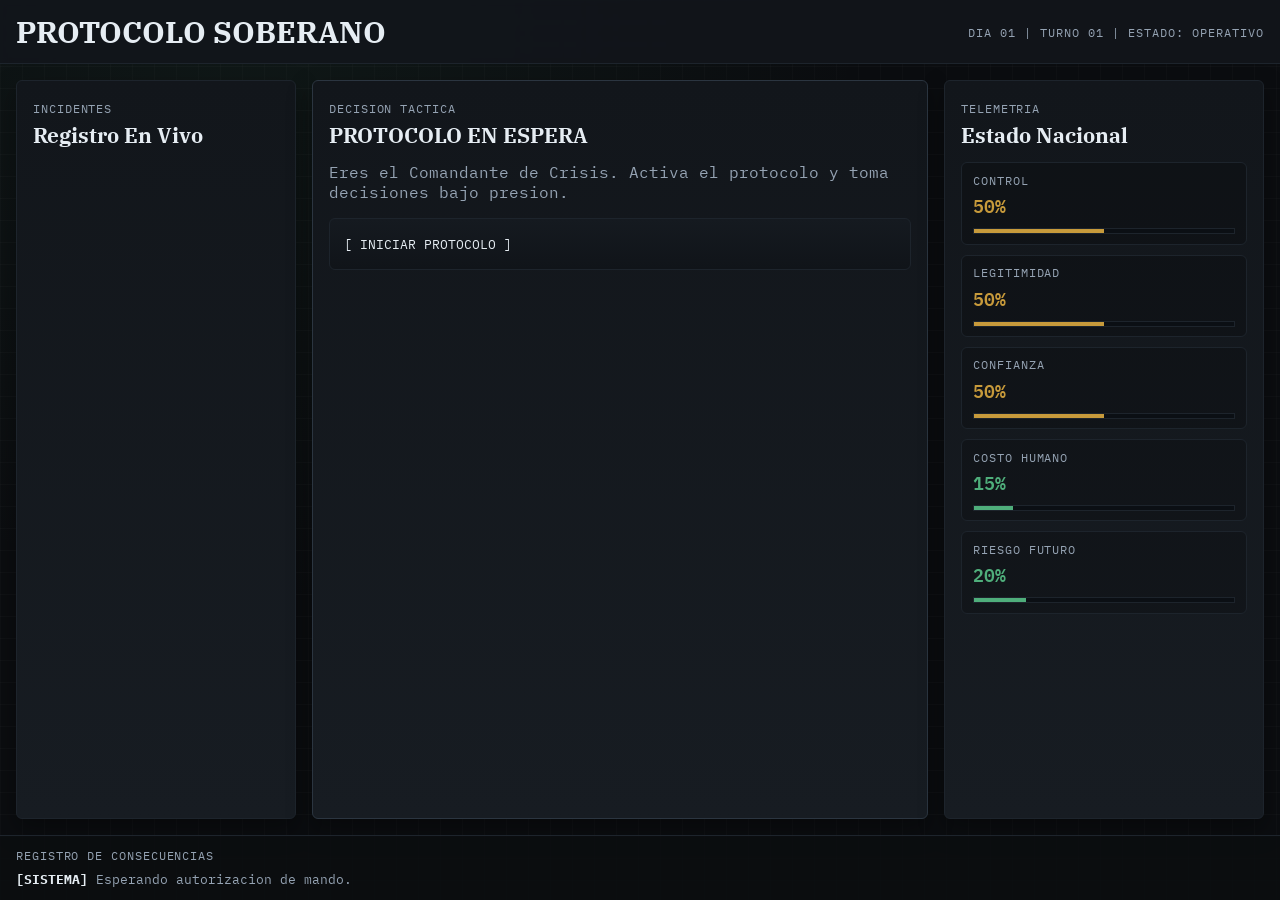
==== protocolo_soberano_mvp/index.html @ c8b09625 "feat: Add initial game structure with scenarios, metrics, and styles for PROTOCOLO SOBERANO" ====
<!DOCTYPE html>
<html lang="es">
<head>
  <meta charset="UTF-8">
  <meta name="viewport" content="width=device-width, initial-scale=1.0">
  <title>PROTOCOLO SOBERANO - MVP</title>
  <link rel="preconnect" href="https://fonts.googleapis.com">
  <link rel="preconnect" href="https://fonts.gstatic.com" crossorigin>
  <link href="https://fonts.googleapis.com/css2?family=IBM+Plex+Mono:wght@400;500;600&family=IBM+Plex+Serif:wght@600;700&display=swap" rel="stylesheet">
  <link rel="stylesheet" href="style.css">
</head>
<body>
  <div class="ps-app">
    <header class="ps-header">
      <div class="ps-header__row">
        <h1 class="ps-brand">PROTOCOLO SOBERANO</h1>
        <div class="ps-meta" id="status-meta">DIA 01 | TURNO 01 | ESTADO: OPERATIVO</div>
      </div>
    </header>

    <main class="ps-main" id="app-main">
      <aside class="ps-panel">
        <span class="ps-kicker">Incidentes</span>
        <h2 class="ps-title">Registro En Vivo</h2>
        <div id="incident-feed" class="feed-list"></div>
      </aside>

      <section class="ps-panel ps-panel--strong">
        <span class="ps-kicker">Decision Tactica</span>
        <h2 class="ps-title" id="event-title">PROTOCOLO EN ESPERA</h2>
        <p id="event-description" class="event-description">
          Eres el Comandante de Crisis. Activa el protocolo y toma decisiones bajo presion.
        </p>
        <div class="decision-list" id="decision-list"></div>
        <button id="start-btn" class="decision-btn decision-btn--pragmatic">[ INICIAR PROTOCOLO ]</button>
      </section>

      <aside class="ps-panel">
        <span class="ps-kicker">Telemetria</span>
        <h2 class="ps-title">Estado Nacional</h2>
        <div class="metric-grid" id="metric-grid"></div>
      </aside>
    </main>

    <footer class="ps-log" id="log-container">
      <div class="log-title">Registro de Consecuencias</div>
      <div id="run-log" class="log-list"></div>
    </footer>
  </div>

  <script src="script.js"></script>
</body>
</html>
---- protocolo_soberano_mvp/style.css ----
:root {
  --bg-0: #0b0d10;
  --bg-1: #12161b;
  --bg-2: #171c22;
  --grid: #1d242c;
  --line-strong: #2b3540;
  --text-0: #e6edf3;
  --text-1: #95a3b3;
  --ok: #4fae7b;
  --warn: #c79a3b;
  --danger: #b34a4a;
  --intel: #4b8bbe;
  --accent: #8faf6b;
  --font-serif: "IBM Plex Serif", Georgia, "Times New Roman", serif;
  --font-mono: "IBM Plex Mono", Consolas, "Courier New", monospace;
  --t-fast: 140ms;
  --t-mid: 220ms;
  --ease-main: cubic-bezier(0.2, 0.8, 0.2, 1);
}

* { box-sizing: border-box; }

body {
  margin: 0;
  min-height: 100vh;
  font-family: var(--font-mono);
  color: var(--text-0);
  background:
    linear-gradient(rgba(255, 255, 255, 0.02) 1px, transparent 1px),
    linear-gradient(90deg, rgba(255, 255, 255, 0.015) 1px, transparent 1px),
    radial-gradient(circle at 20% 0%, rgba(79, 174, 123, 0.07) 0%, transparent 45%),
    var(--bg-0);
  background-size: 22px 22px, 22px 22px, auto, auto;
}

.ps-app {
  display: grid;
  grid-template-rows: auto 1fr auto;
  min-height: 100vh;
}

.ps-header {
  border-bottom: 1px solid var(--grid);
  background: rgba(18, 22, 27, 0.9);
  -webkit-backdrop-filter: blur(3px);
  backdrop-filter: blur(3px);
  padding: 0.75rem 1rem;
}

.ps-header__row {
  display: flex;
  justify-content: space-between;
  gap: 1rem;
  align-items: center;
  flex-wrap: wrap;
}

.ps-brand {
  margin: 0;
  font-family: var(--font-serif);
  font-size: clamp(1.35rem, 2.4vw, 1.9rem);
}

.ps-meta {
  color: var(--text-1);
  font-size: 0.78rem;
  text-transform: uppercase;
  letter-spacing: 0.08em;
}

.ps-main {
  display: grid;
  grid-template-columns: 280px 1fr 320px;
  gap: 1rem;
  padding: 1rem;
}

.ps-panel {
  background: linear-gradient(180deg, var(--bg-1), var(--bg-2));
  border: 1px solid var(--grid);
  border-radius: 6px;
  box-shadow: 0 10px 24px rgba(0, 0, 0, 0.35);
  padding: 1rem;
}

.ps-panel--strong {
  border-color: var(--line-strong);
}

.ps-kicker {
  color: var(--text-1);
  font-size: 0.72rem;
  text-transform: uppercase;
  letter-spacing: 0.08em;
}

.ps-title {
  margin: 0.3rem 0 0.85rem;
  font-family: var(--font-serif);
  font-size: clamp(1.05rem, 1.8vw, 1.3rem);
}

.feed-list {
  display: grid;
  gap: 0.6rem;
}

.feed-item {
  border-left: 3px solid var(--intel);
  padding: 0.5rem 0.6rem;
  background: rgba(0, 0, 0, 0.2);
  color: var(--text-1);
  font-size: 0.85rem;
}

.event-description {
  color: var(--text-1);
  margin-top: 0;
}

.decision-list {
  display: grid;
  gap: 0.75rem;
  margin-top: 1rem;
}

.decision-btn {
  width: 100%;
  min-height: 52px;
  border: 1px solid var(--grid);
  border-radius: 6px;
  background: linear-gradient(180deg, #151a20, #101419);
  color: var(--text-0);
  text-align: left;
  padding: 0.75rem 0.9rem;
  font-family: var(--font-mono);
  cursor: pointer;
  transition: transform var(--t-fast) var(--ease-main), border-color var(--t-fast) var(--ease-main);
}

.decision-btn:hover,
.decision-btn:focus-visible {
  transform: translateY(-1px);
  border-color: var(--intel);
  outline: none;
}

.decision-btn--hard:hover { border-color: var(--danger); }
.decision-btn--pragmatic:hover { border-color: var(--warn); }
.decision-btn--conciliatory:hover { border-color: var(--ok); }

.metric-grid {
  display: grid;
  gap: 0.6rem;
}

.metric-card {
  border: 1px solid var(--grid);
  border-radius: 6px;
  background: rgba(0, 0, 0, 0.2);
  padding: 0.6rem 0.7rem;
}

.metric-label {
  color: var(--text-1);
  font-size: 0.72rem;
  text-transform: uppercase;
  letter-spacing: 0.08em;
}

.metric-value {
  margin-top: 0.15rem;
  font-size: 1.1rem;
  font-weight: 600;
}

.metric-bar {
  margin-top: 0.5rem;
  height: 6px;
  background: #0b0f14;
  border: 1px solid var(--grid);
}

.metric-bar > span {
  display: block;
  height: 100%;
  width: 50%;
  background: var(--intel);
  transition: width var(--t-mid) var(--ease-main), background-color var(--t-mid) var(--ease-main);
}

.ps-log {
  border-top: 1px solid var(--grid);
  background: rgba(11, 13, 16, 0.85);
  padding: 0.75rem 1rem;
}

.log-title {
  text-transform: uppercase;
  color: var(--text-1);
  font-size: 0.72rem;
  letter-spacing: 0.08em;
  margin-bottom: 0.45rem;
}

.log-list {
  display: grid;
  gap: 0.35rem;
  max-height: 130px;
  overflow: auto;
}

.log-item {
  color: var(--text-1);
  font-size: 0.84rem;
}

.log-item strong { color: var(--text-0); }

.profile-box {
  margin-top: 1rem;
  border: 1px solid var(--line-strong);
  border-radius: 6px;
  padding: 0.8rem;
  background: rgba(0, 0, 0, 0.25);
}

.profile-box h3 {
  margin: 0 0 0.5rem;
  font-family: var(--font-serif);
}

@media (max-width: 1024px) {
  .ps-main {
    grid-template-columns: 1fr;
  }

  .ps-log {
    position: static;
  }
}

@media (prefers-reduced-motion: reduce) {
  *, *::before, *::after {
    animation: none !important;
    transition: none !important;
  }
}
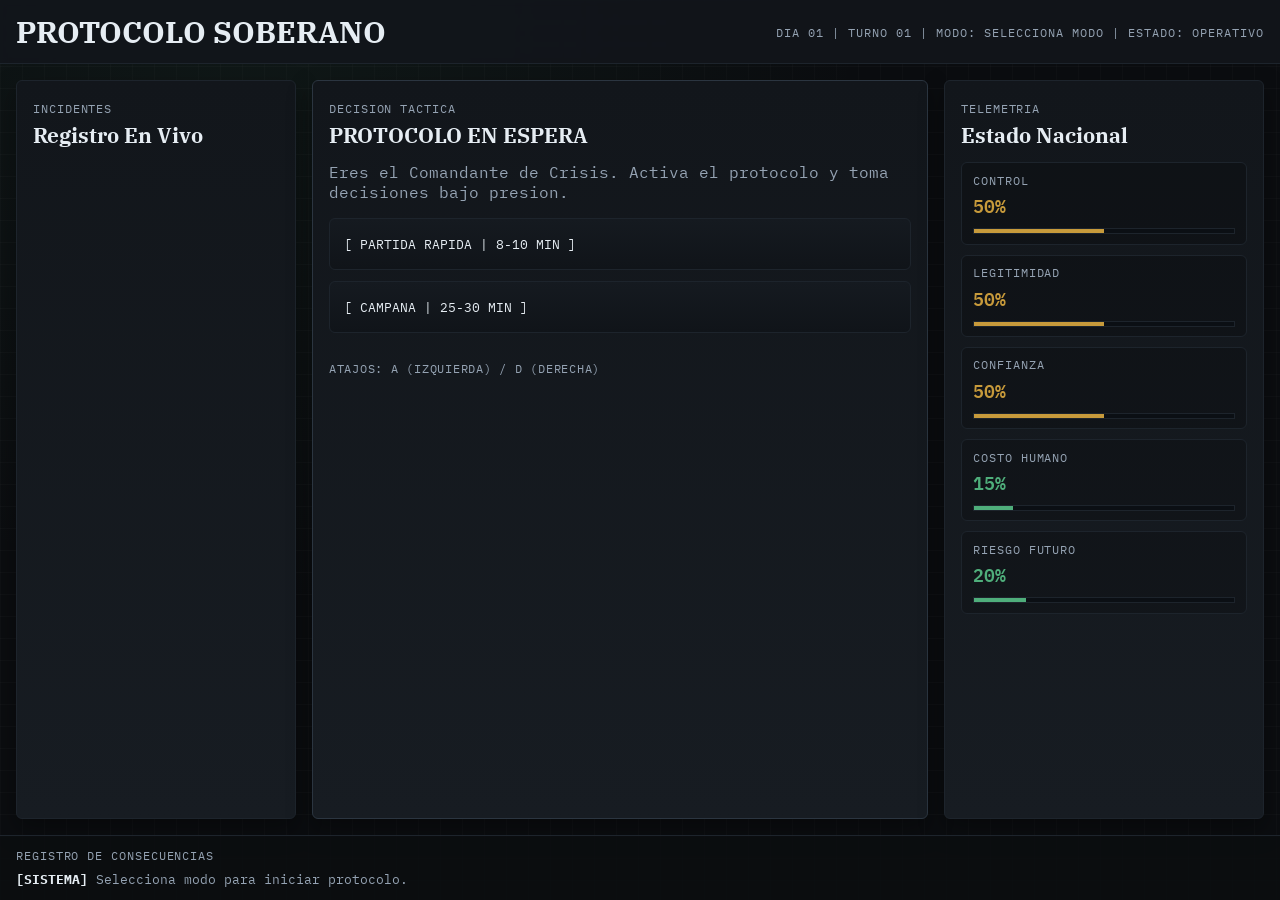
==== commit f9b9207d: "feat: Enhance game interaction with mode selection and improved scenario options" ====
--- a/protocolo_soberano_mvp/index.html
+++ b/protocolo_soberano_mvp/index.html
@@ -31,8 +31,12 @@
         <p id="event-description" class="event-description">
           Eres el Comandante de Crisis. Activa el protocolo y toma decisiones bajo presion.
         </p>
+        <div id="mode-select" class="mode-select">
+          <button class="decision-btn decision-btn--pragmatic" data-mode="quick">[ PARTIDA RAPIDA | 8-10 MIN ]</button>
+          <button class="decision-btn decision-btn--conciliatory" data-mode="campaign">[ CAMPANA | 25-30 MIN ]</button>
+        </div>
         <div class="decision-list" id="decision-list"></div>
-        <button id="start-btn" class="decision-btn decision-btn--pragmatic">[ INICIAR PROTOCOLO ]</button>
+        <p class="decision-hint" id="decision-hint">Atajos: A (izquierda) / D (derecha)</p>
       </section>
 
       <aside class="ps-panel">
--- a/protocolo_soberano_mvp/style.css
+++ b/protocolo_soberano_mvp/style.css
@@ -118,8 +118,15 @@
   margin-top: 0;
 }
 
+.mode-select {
+  display: grid;
+  gap: 0.65rem;
+  margin-top: 1rem;
+}
+
 .decision-list {
   display: grid;
+  grid-template-columns: 1fr 1fr;
   gap: 0.75rem;
   margin-top: 1rem;
 }
@@ -149,6 +156,22 @@
 .decision-btn--pragmatic:hover { border-color: var(--warn); }
 .decision-btn--conciliatory:hover { border-color: var(--ok); }
 
+.decision-btn--left {
+  border-left: 3px solid var(--danger);
+}
+
+.decision-btn--right {
+  border-right: 3px solid var(--ok);
+}
+
+.decision-hint {
+  margin: 0.7rem 0 0;
+  color: var(--text-1);
+  font-size: 0.78rem;
+  text-transform: uppercase;
+  letter-spacing: 0.06em;
+}
+
 .metric-grid {
   display: grid;
   gap: 0.6rem;
@@ -235,6 +258,10 @@
     grid-template-columns: 1fr;
   }
 
+  .decision-list {
+    grid-template-columns: 1fr;
+  }
+
   .ps-log {
     position: static;
   }
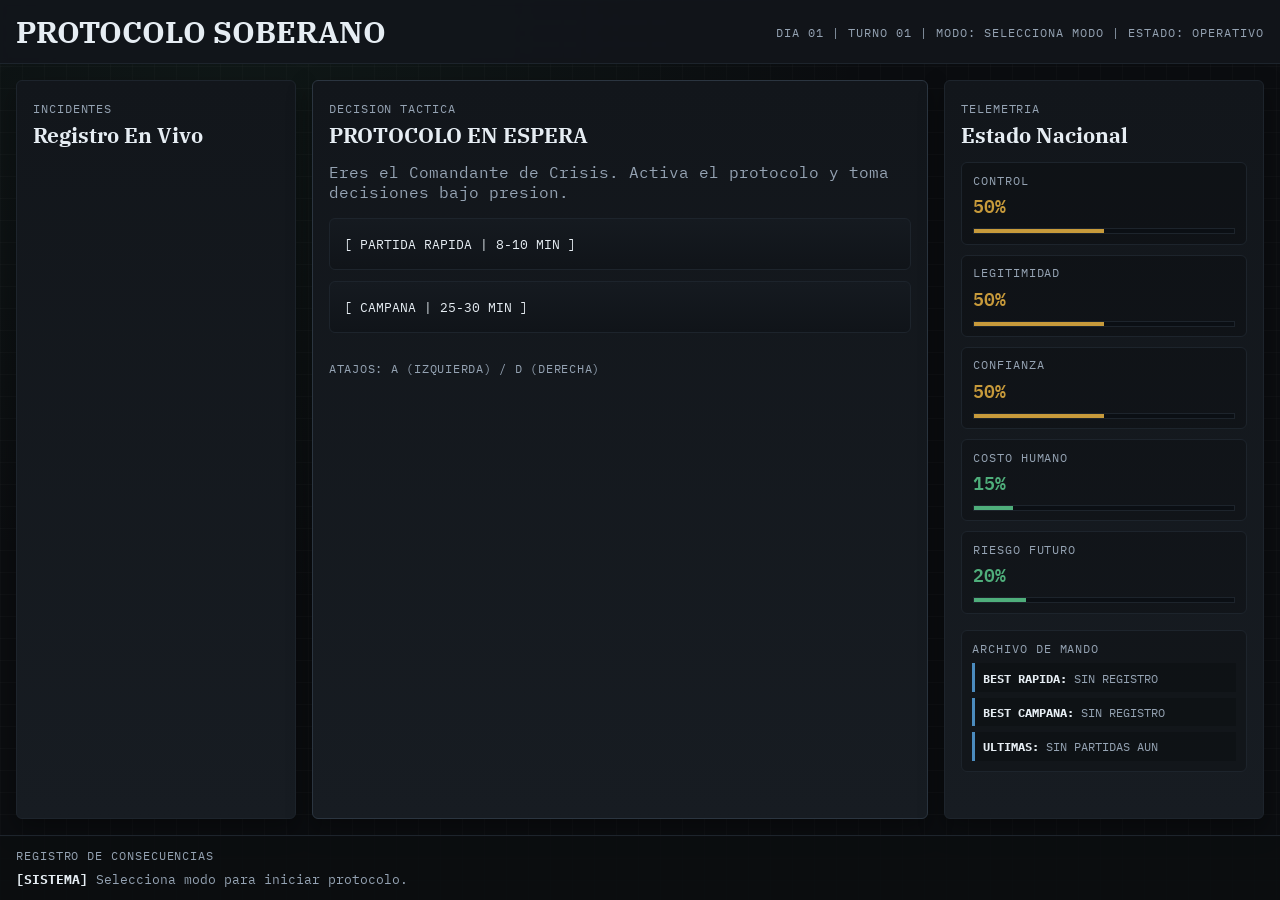
==== commit 0c411726: "feat: Add history box for displaying game run archives and implement local storage functionality" ====
--- a/protocolo_soberano_mvp/index.html
+++ b/protocolo_soberano_mvp/index.html
@@ -43,6 +43,10 @@
         <span class="ps-kicker">Telemetria</span>
         <h2 class="ps-title">Estado Nacional</h2>
         <div class="metric-grid" id="metric-grid"></div>
+        <div class="history-box" id="history-box">
+          <div class="history-title">Archivo De Mando</div>
+          <div id="history-content" class="history-content"></div>
+        </div>
       </aside>
     </main>
 
--- a/protocolo_soberano_mvp/style.css
+++ b/protocolo_soberano_mvp/style.css
@@ -177,6 +177,39 @@
   gap: 0.6rem;
 }
 
+.history-box {
+  margin-top: 1rem;
+  border: 1px solid var(--grid);
+  border-radius: 6px;
+  background: rgba(0, 0, 0, 0.2);
+  padding: 0.65rem;
+}
+
+.history-title {
+  color: var(--text-1);
+  font-size: 0.72rem;
+  text-transform: uppercase;
+  letter-spacing: 0.08em;
+  margin-bottom: 0.45rem;
+}
+
+.history-content {
+  display: grid;
+  gap: 0.35rem;
+}
+
+.history-item {
+  padding: 0.4rem 0.45rem;
+  border-left: 3px solid var(--intel);
+  background: rgba(0, 0, 0, 0.2);
+  color: var(--text-1);
+  font-size: 0.78rem;
+}
+
+.history-item strong {
+  color: var(--text-0);
+}
+
 .metric-card {
   border: 1px solid var(--grid);
   border-radius: 6px;
